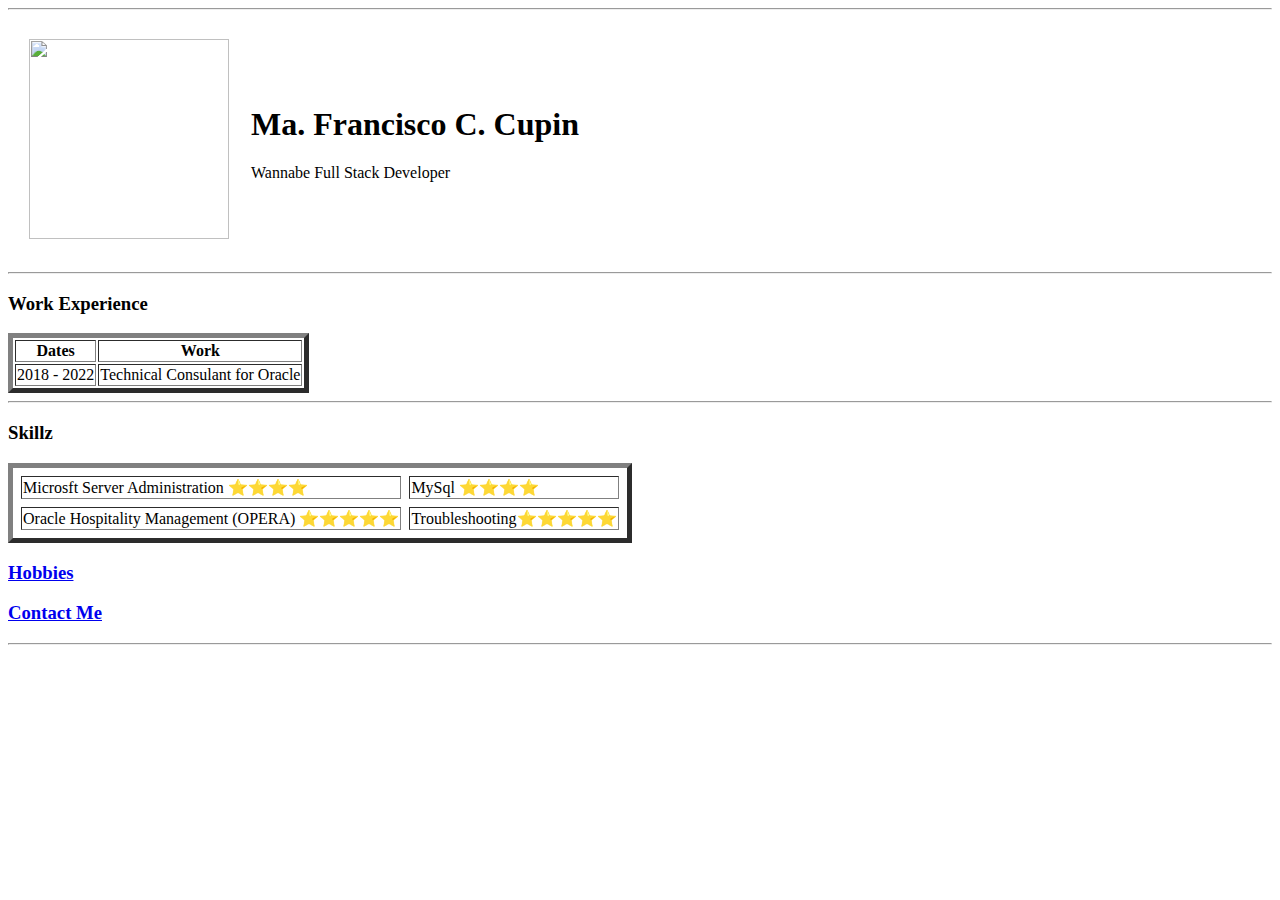
==== index.html @ b41a8aa9 "Add files via upload" ====
<!DOCTYPE html>
<html lang="en" dir="ltr">
  <head>
    <meta charset="utf-8">
    <title>Francisco's Personal Site</title>
  </head>
  <hr>
  <body>
    <table cellspacing = "20px">
      <tr>
           <td><img src="https://scontent.fceb2-2.fna.fbcdn.net/v/t1.18169-9/15697359_10210507237213156_9221423767777159826_n.jpg?_nc_cat=102&ccb=1-5&_nc_sid=174925&_nc_eui2=AeFz36O4jNbwtqcwylhTQ-i62zmI53cfPhrbOYjndx8-GnOUBHYj_-50UOdTRz7_V6M&_nc_ohc=IhQf7SnIassAX9632q0&_nc_ht=scontent.fceb2-2.fna&oh=00_AT-2dkbriREywaEz5KUB_Aor0nJ7ETh0GqEwOJjOyZgDEA&oe=624B02BF" style="width: 200px ; height: 200px"></td>
            <td><h1>Ma. Francisco C. Cupin </h1>
              <p>Wannabe Full Stack Developer</p>
      </tr>
    </table>
<hr>
  <h3>Work Experience</h3>
<table cellpsacing = "10px" border = "5px">
  <thead>
  <tr>
    <th>Dates</th>
    <th>Work</th>
  </tr>
  </thead>
  <tr>
    <td>2018 - 2022</td>
    <td>Technical Consulant for Oracle</td>
  </tr>
  <tfoot>

  </tfoot>
</table>

<hr>
<h3>Skillz</h3>
<table border="5px" cellspacing ="8px">

          <tr>
              <td>Microsft Server Administration  ⭐⭐⭐⭐</td>
              <td>MySql ⭐⭐⭐⭐</td>
        </tr>
  <tr>

        <td>Oracle Hospitality Management (OPERA) ⭐⭐⭐⭐⭐ </td>
        <td>Troubleshooting⭐⭐⭐⭐⭐</td>
  </tr>

</table>
<h3> <a href= "C:\Users\cupin\Desktop\WebDev2022\HTML - Personal Site\Hobbies.html">Hobbies</a></h3>
<h3><a href="C:\Users\cupin\Desktop\WebDev2022\HTML - Personal Site\Contact.html">Contact Me</a></h3>
  <hr>
  </body>

</html>
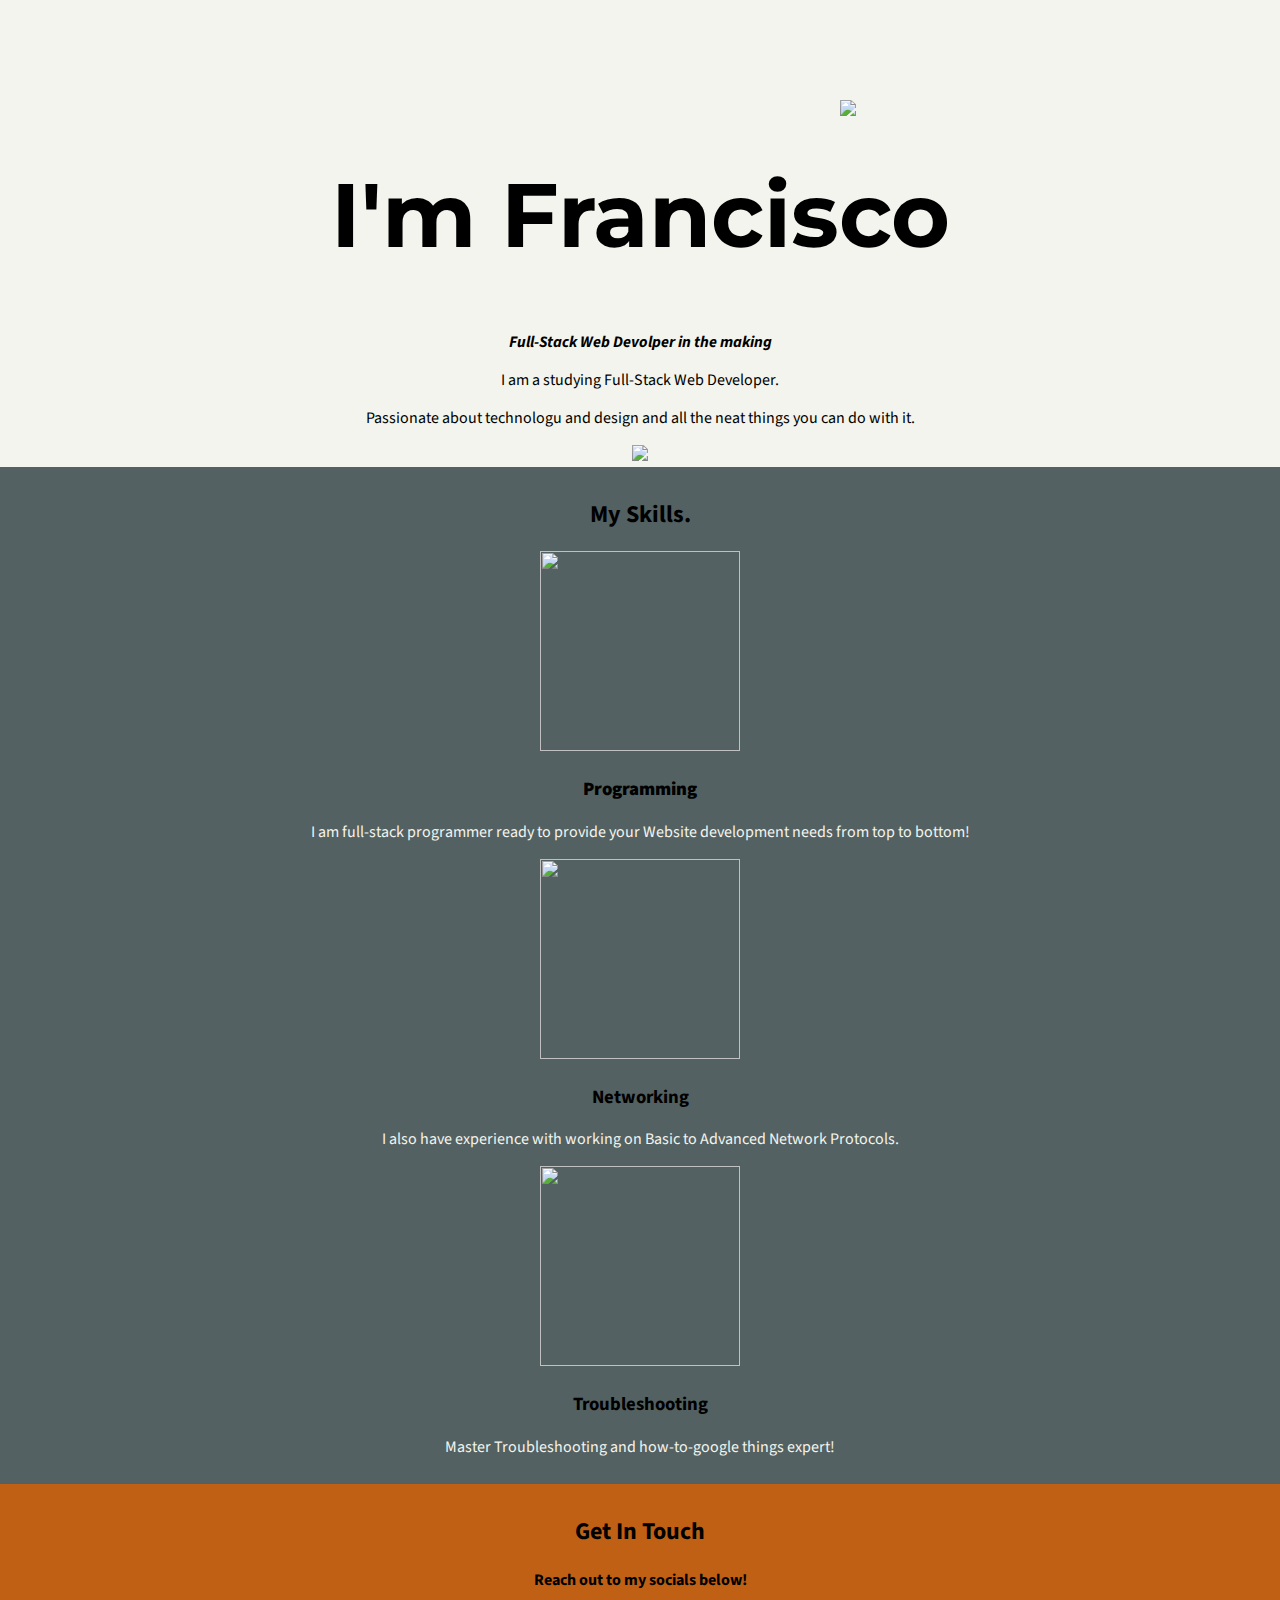
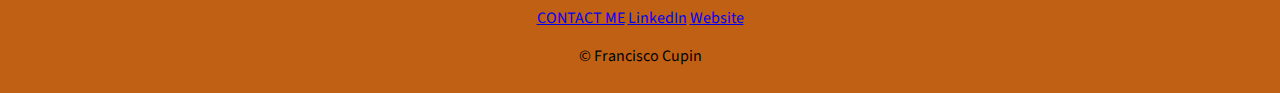
==== commit a65e3113: "Add files via upload" ====
--- a/index.html
+++ b/index.html
@@ -2,53 +2,52 @@
 <html lang="en" dir="ltr">
   <head>
     <meta charset="utf-8">
-    <title>Francisco's Personal Site</title>
+    <title >Francisco Cupin's Online CV</title>
+    <link rel="stylesheet" href="styles.css">
+    <link rel="icon" href="favicon.ico">
+    <link href="https://fonts.googleapis.com/css2?family=Montserrat:wght@300&display=swap" rel="stylesheet">
+    <link href="https://fonts.googleapis.com/css2?family=Montserrat:wght@300&family=Source+Sans+Pro:ital,wght@1,300&display=swap" rel="stylesheet">
   </head>
-  <hr>
   <body>
-    <table cellspacing = "20px">
-      <tr>
-           <td><img src="https://scontent.fceb2-2.fna.fbcdn.net/v/t1.18169-9/15697359_10210507237213156_9221423767777159826_n.jpg?_nc_cat=102&ccb=1-5&_nc_sid=174925&_nc_eui2=AeFz36O4jNbwtqcwylhTQ-i62zmI53cfPhrbOYjndx8-GnOUBHYj_-50UOdTRz7_V6M&_nc_ohc=IhQf7SnIassAX9632q0&_nc_ht=scontent.fceb2-2.fna&oh=00_AT-2dkbriREywaEz5KUB_Aor0nJ7ETh0GqEwOJjOyZgDEA&oe=624B02BF" style="width: 200px ; height: 200px"></td>
-            <td><h1>Ma. Francisco C. Cupin </h1>
-              <p>Wannabe Full Stack Developer</p>
-      </tr>
-    </table>
-<hr>
-  <h3>Work Experience</h3>
-<table cellpsacing = "10px" border = "5px">
-  <thead>
-  <tr>
-    <th>Dates</th>
-    <th>Work</th>
-  </tr>
-  </thead>
-  <tr>
-    <td>2018 - 2022</td>
-    <td>Technical Consulant for Oracle</td>
-  </tr>
-  <tfoot>
+    <div class="intro">
+      <img class="cloud-top" src="images\cloud.png">
+             <h1 class="name">I'm Francisco</h1>
+             <p><em><strong>Full-Stack Web Devolper in the making</strong></em></p>
+              <p>I am a studying Full-Stack Web Developer.</p>
+              <p>Passionate about technologu and design and all the neat things you can do with it.</p>
+              <img class="cloud" src="images\cloud.png">
+              <img src="images\mountain.png">
+    </div>
+    <div class="skills">
+      <h2>My Skills.</h2>
+      <div class="skill-row">
+        <img class="img-skills" src="images\computer.png">
+        <h3><strong>Programming</strong></h3>
+        <p class="skills1">I am full-stack programmer ready to provide your Website development needs from top to bottom!</p>
+      </div>
 
-  </tfoot>
-</table>
+      <div class="skill-row">
+        <img class="img-skills" src="Images\computer-networks.png" >
+        <h3>Networking</h3>
+        <p class="skills1">I also have experience with working on Basic to Advanced Network Protocols.</p>
+      </div>
 
-<hr>
-<h3>Skillz</h3>
-<table border="5px" cellspacing ="8px">
+      <div class="skill-row">
+        <img class="img-skills" src="Images\troubleshooting.png" >
+        <h3>Troubleshooting</h3>
+        <p class="skills1">Master Troubleshooting and how-to-google things expert!</p>
+      </div>
+    </div>
+<div class="bottom-container">
+  <h2>Get In Touch</h2>
+  <p><strong>Reach out to my socials below!</strong></p>
+  <a class="btn" href="mailto:cupinmfc@email.com">CONTACT ME</a>
 
-          <tr>
-              <td>Microsft Server Administration  ⭐⭐⭐⭐</td>
-              <td>MySql ⭐⭐⭐⭐</td>
-        </tr>
-  <tr>
 
-        <td>Oracle Hospitality Management (OPERA) ⭐⭐⭐⭐⭐ </td>
-        <td>Troubleshooting⭐⭐⭐⭐⭐</td>
-  </tr>
 
-</table>
-<h3> <a href= "C:\Users\cupin\Desktop\WebDev2022\HTML - Personal Site\Hobbies.html">Hobbies</a></h3>
-<h3><a href="C:\Users\cupin\Desktop\WebDev2022\HTML - Personal Site\Contact.html">Contact Me</a></h3>
-  <hr>
+  <a class="footer-link" href="https://www.linkedin.com/">LinkedIn</a>
+  <a class="footer-link" href="https://dumb069.github.io/CVTest/">Website</a>
+  <p>© Francisco Cupin</p>
+</div>
   </body>
-
 </html>
--- a/styles.css
+++ b/styles.css
@@ -0,0 +1,54 @@
+.intro
+{
+    background-color:#F3F4ED;
+    padding-top:100px;
+    text-align: center;
+}
+
+.skills{
+background-color:#536162;
+  text-align: center;
+  border-bottom: 0;
+  padding: 10px;
+}
+
+.skills1{
+color: #F3F4ED;
+}
+
+.img-skills{
+  width:200px;
+  height:200px;
+
+}
+
+.bottom-container{
+  background-color:#C06014;
+  margin-top:0;
+  text-align: center;
+  padding: 10px;
+}
+
+.cloud{
+  position:absolute;
+
+}
+
+.name{
+  font-family: 'Montserrat', sans-serif;
+  font-size: 90px;
+}
+
+
+
+body{
+  display: block;
+  margin: 0;
+  font-family: 'Source Sans Pro', sans-serif;
+
+}
+
+.cloud-top{
+  position:absolute;
+  margin-left: 200px;
+}
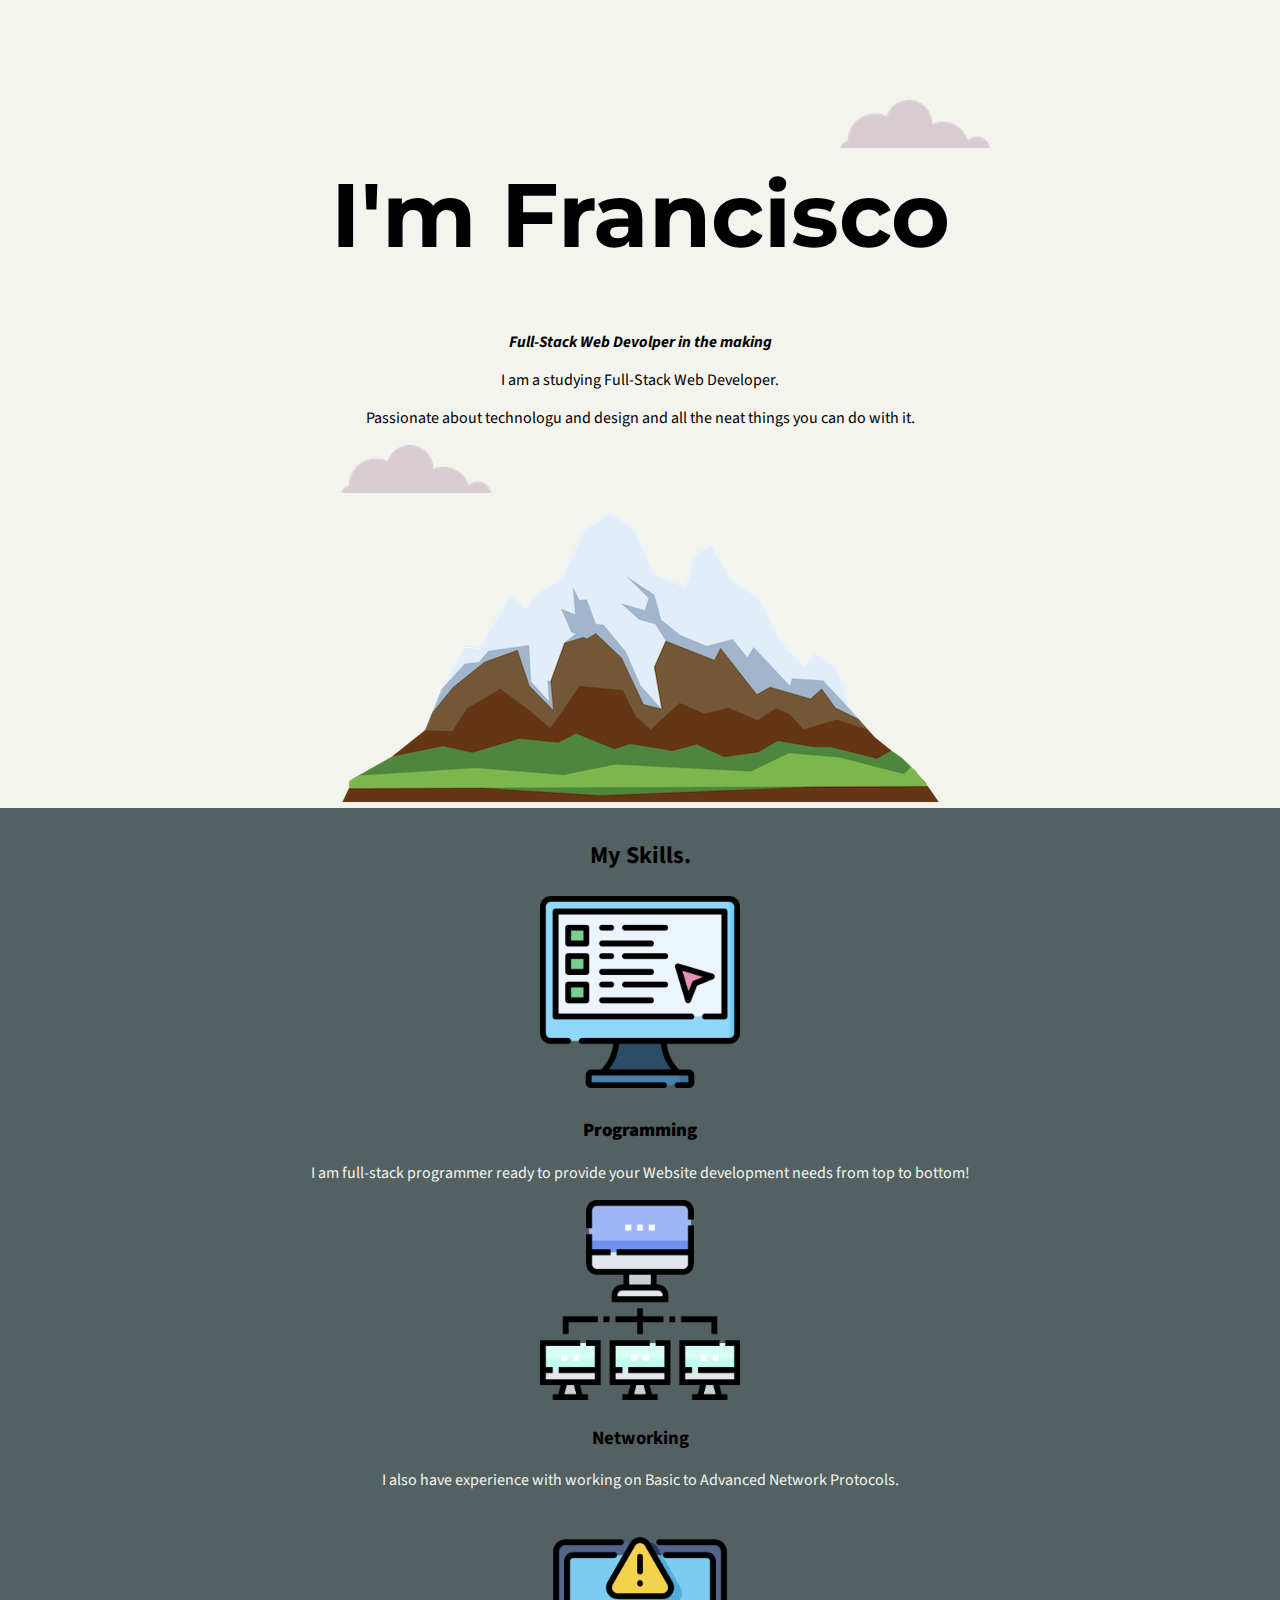
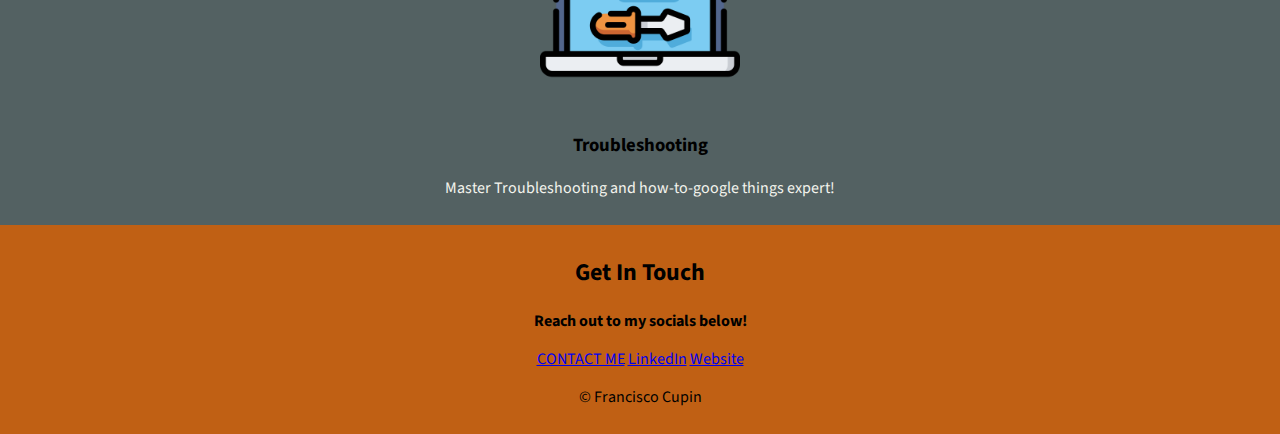
==== commit 17b07eaf: "Update index.html" ====
--- a/index.html
+++ b/index.html
@@ -10,30 +10,30 @@
   </head>
   <body>
     <div class="intro">
-      <img class="cloud-top" src="images\cloud.png">
+      <img class="cloud-top" src="cloud.png">
              <h1 class="name">I'm Francisco</h1>
              <p><em><strong>Full-Stack Web Devolper in the making</strong></em></p>
               <p>I am a studying Full-Stack Web Developer.</p>
               <p>Passionate about technologu and design and all the neat things you can do with it.</p>
-              <img class="cloud" src="images\cloud.png">
-              <img src="images\mountain.png">
+              <img class="cloud" src="cloud.png">
+              <img src="mountain.png">
     </div>
     <div class="skills">
       <h2>My Skills.</h2>
       <div class="skill-row">
-        <img class="img-skills" src="images\computer.png">
+        <img class="img-skills" src="computer.png">
         <h3><strong>Programming</strong></h3>
         <p class="skills1">I am full-stack programmer ready to provide your Website development needs from top to bottom!</p>
       </div>
 
       <div class="skill-row">
-        <img class="img-skills" src="Images\computer-networks.png" >
+        <img class="img-skills" src="computer-networks.png" >
         <h3>Networking</h3>
         <p class="skills1">I also have experience with working on Basic to Advanced Network Protocols.</p>
       </div>
 
       <div class="skill-row">
-        <img class="img-skills" src="Images\troubleshooting.png" >
+        <img class="img-skills" src="troubleshooting.png" >
         <h3>Troubleshooting</h3>
         <p class="skills1">Master Troubleshooting and how-to-google things expert!</p>
       </div>
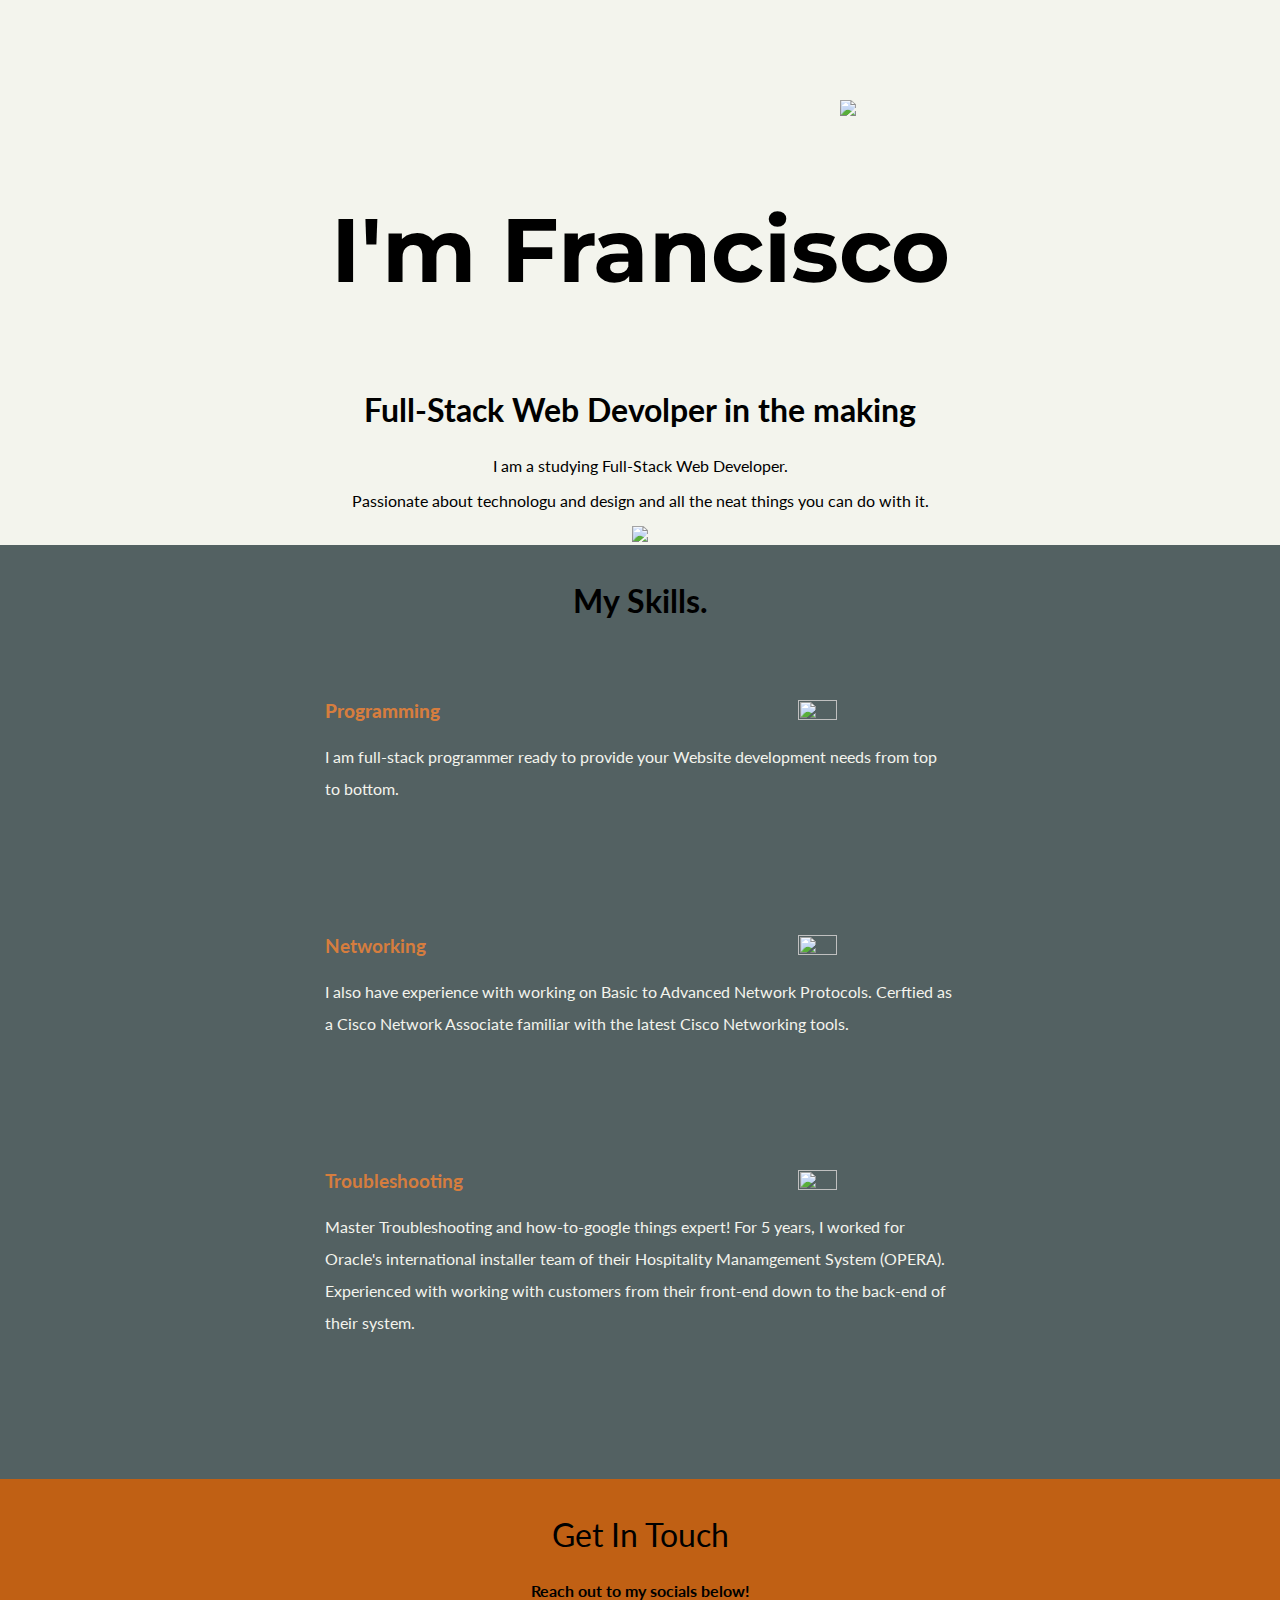
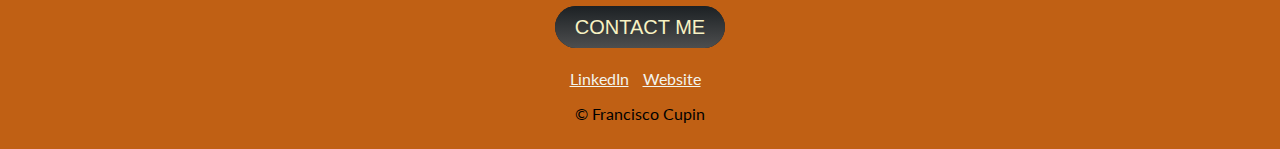
==== commit e6e2621b: "Add files via upload" ====
--- a/index.html
+++ b/index.html
@@ -6,48 +6,48 @@
     <link rel="stylesheet" href="styles.css">
     <link rel="icon" href="favicon.ico">
     <link href="https://fonts.googleapis.com/css2?family=Montserrat:wght@300&display=swap" rel="stylesheet">
-    <link href="https://fonts.googleapis.com/css2?family=Montserrat:wght@300&family=Source+Sans+Pro:ital,wght@1,300&display=swap" rel="stylesheet">
+    <link href="https://fonts.googleapis.com/css2?family=Lato&family=Montserrat:wght@300&family=Source+Sans+Pro:ital,wght@1,300&display=swap" rel="stylesheet">
   </head>
   <body>
     <div class="intro">
-      <img class="cloud-top" src="cloud.png">
+      <img class="cloud-top" src="images\cloud.png">
              <h1 class="name">I'm Francisco</h1>
-             <p><em><strong>Full-Stack Web Devolper in the making</strong></em></p>
+            <h2><strong>Full-Stack Web Devolper in the making</strong></h2>
               <p>I am a studying Full-Stack Web Developer.</p>
               <p>Passionate about technologu and design and all the neat things you can do with it.</p>
-              <img class="cloud" src="cloud.png">
-              <img src="mountain.png">
+              <img class="cloud" src="images\cloud.png">
+              <img src="images\mountain.png">
     </div>
     <div class="skills">
-      <h2>My Skills.</h2>
+      <h2><strong>My Skills.</strong></h2>
       <div class="skill-row">
-        <img class="img-skills" src="computer.png">
+        <img class="img-skills" src="images\computer.png">
         <h3><strong>Programming</strong></h3>
-        <p class="skills1">I am full-stack programmer ready to provide your Website development needs from top to bottom!</p>
+        <p class="skills1">I am full-stack programmer ready to provide your Website development needs from top to bottom.</p>
       </div>
 
       <div class="skill-row">
-        <img class="img-skills" src="computer-networks.png" >
+        <img class="img-skills" src="Images\computer-networks.png" >
         <h3>Networking</h3>
-        <p class="skills1">I also have experience with working on Basic to Advanced Network Protocols.</p>
+        <p class="skills1">I also have experience with working on Basic to Advanced Network Protocols. Cerftied as a Cisco Network Associate familiar with the latest Cisco Networking tools.</p>
       </div>
 
       <div class="skill-row">
-        <img class="img-skills" src="troubleshooting.png" >
+        <img class="img-skills" src="Images\troubleshooting.png" >
         <h3>Troubleshooting</h3>
-        <p class="skills1">Master Troubleshooting and how-to-google things expert!</p>
+        <p class="skills1">Master Troubleshooting and how-to-google things expert! For 5 years, I worked for Oracle's international installer team of their Hospitality Manamgement System (OPERA). Experienced with working with customers from their front-end down to the back-end of their system.</p>
       </div>
     </div>
 <div class="bottom-container">
+  <div class="contact-me">
   <h2>Get In Touch</h2>
   <p><strong>Reach out to my socials below!</strong></p>
-  <a class="btn" href="mailto:cupinmfc@email.com">CONTACT ME</a>
-
-
-
+  <a class="btn" href="mailto:cupinmfc@email.com">CONTACT ME</a><br />
+  </div>
   <a class="footer-link" href="https://www.linkedin.com/">LinkedIn</a>
   <a class="footer-link" href="https://dumb069.github.io/CVTest/">Website</a>
   <p>© Francisco Cupin</p>
+    </body>
 </div>
-  </body>
+
 </html>
--- a/styles.css
+++ b/styles.css
@@ -4,22 +4,33 @@
     padding-top:100px;
     text-align: center;
 }
-
 .skills{
 background-color:#536162;
   text-align: center;
   border-bottom: 0;
   padding: 10px;
+
+
 }
 
+.skill-row{
+  color:#D67D3E;
+  width:50%;
+  margin: 80px auto 130px auto;
+  text-align: left;
+
+}
 .skills1{
-color: #F3F4ED;
+  color: #F3F4ED;
+  text-align: left;
+  line-height: 2;
 }
 
 .img-skills{
-  width:200px;
-  height:200px;
-
+  width:25%;
+  height: 25%;
+  float:right;
+  margin-left: 30px;
 }
 
 .bottom-container{
@@ -28,23 +39,20 @@
   text-align: center;
   padding: 10px;
 }
-
 .cloud{
   position:absolute;
 
 }
-
 .name{
   font-family: 'Montserrat', sans-serif;
-  font-size: 90px;
+  font-size: 562.5%;
+  margin-bottom:50px;
+  line-height: 2;
 }
 
-
-
-body{
-  display: block;
-  margin: 0;
-  font-family: 'Source Sans Pro', sans-serif;
+.footer-link{
+  color:#F3F4ED;
+  margin: auto 10px auto auto;
 
 }
 
@@ -52,3 +60,43 @@
   position:absolute;
   margin-left: 200px;
 }
+
+.btn {
+  background: #1c2124;
+  background-image: -webkit-linear-gradient(top, #1c2124, #4d4e4f);
+  background-image: -moz-linear-gradient(top, #1c2124, #4d4e4f);
+  background-image: -ms-linear-gradient(top, #1c2124, #4d4e4f);
+  background-image: -o-linear-gradient(top, #1c2124, #4d4e4f);
+  background-image: linear-gradient(to bottom, #1c2124, #4d4e4f);
+  -webkit-border-radius: 28;
+  -moz-border-radius: 28;
+  border-radius: 28px;
+  font-family: Arial;
+  color: #f7f2c3;
+  font-size: 20px;
+  padding: 10px 20px 10px 20px;
+  text-decoration: none;
+}
+
+.btn:hover {
+  background: #afbec7;
+  background-image: -webkit-linear-gradient(top, #afbec7, #353d42);
+  background-image: -moz-linear-gradient(top, #afbec7, #353d42);
+  background-image: -ms-linear-gradient(top, #afbec7, #353d42);
+  background-image: -o-linear-gradient(top, #afbec7, #353d42);
+  background-image: linear-gradient(to bottom, #afbec7, #353d42);
+  text-decoration: none;
+}
+.contact-me{
+  margin:auto auto 30px auto;
+}
+body{
+  display: block;
+  margin: 0;
+  font-family: 'Lato', sans-serif;
+
+}
+h2{
+  font-size:2rem;
+  font-weight: normal;
+}
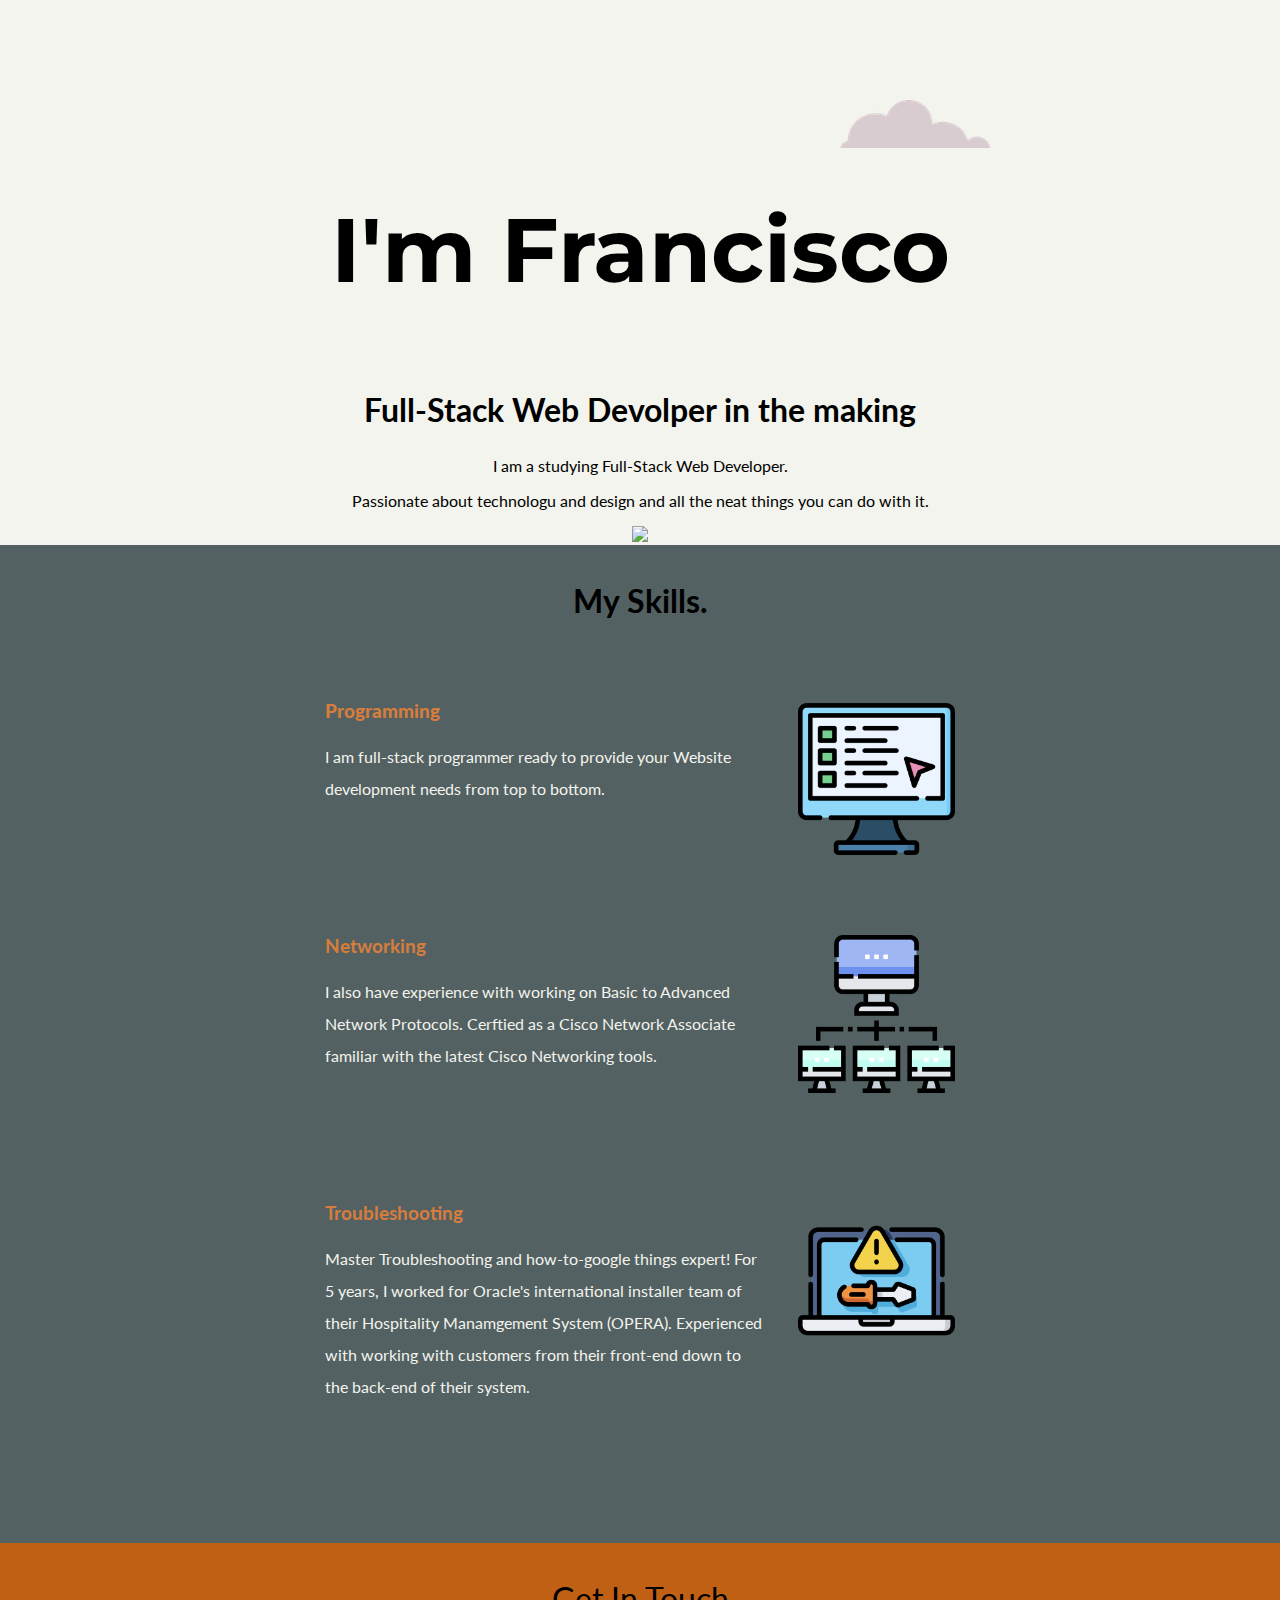
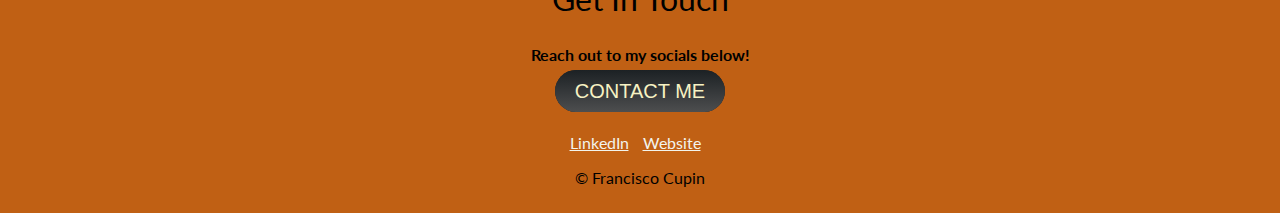
==== commit c262f9a5: "Update index.html" ====
--- a/index.html
+++ b/index.html
@@ -10,7 +10,7 @@
   </head>
   <body>
     <div class="intro">
-      <img class="cloud-top" src="images\cloud.png">
+      <img class="cloud-top" src="cloud.png">
              <h1 class="name">I'm Francisco</h1>
             <h2><strong>Full-Stack Web Devolper in the making</strong></h2>
               <p>I am a studying Full-Stack Web Developer.</p>
@@ -21,19 +21,19 @@
     <div class="skills">
       <h2><strong>My Skills.</strong></h2>
       <div class="skill-row">
-        <img class="img-skills" src="images\computer.png">
+        <img class="img-skills" src="computer.png">
         <h3><strong>Programming</strong></h3>
         <p class="skills1">I am full-stack programmer ready to provide your Website development needs from top to bottom.</p>
       </div>
 
       <div class="skill-row">
-        <img class="img-skills" src="Images\computer-networks.png" >
+        <img class="img-skills" src="computer-networks.png" >
         <h3>Networking</h3>
         <p class="skills1">I also have experience with working on Basic to Advanced Network Protocols. Cerftied as a Cisco Network Associate familiar with the latest Cisco Networking tools.</p>
       </div>
 
       <div class="skill-row">
-        <img class="img-skills" src="Images\troubleshooting.png" >
+        <img class="img-skills" src="troubleshooting.png" >
         <h3>Troubleshooting</h3>
         <p class="skills1">Master Troubleshooting and how-to-google things expert! For 5 years, I worked for Oracle's international installer team of their Hospitality Manamgement System (OPERA). Experienced with working with customers from their front-end down to the back-end of their system.</p>
       </div>
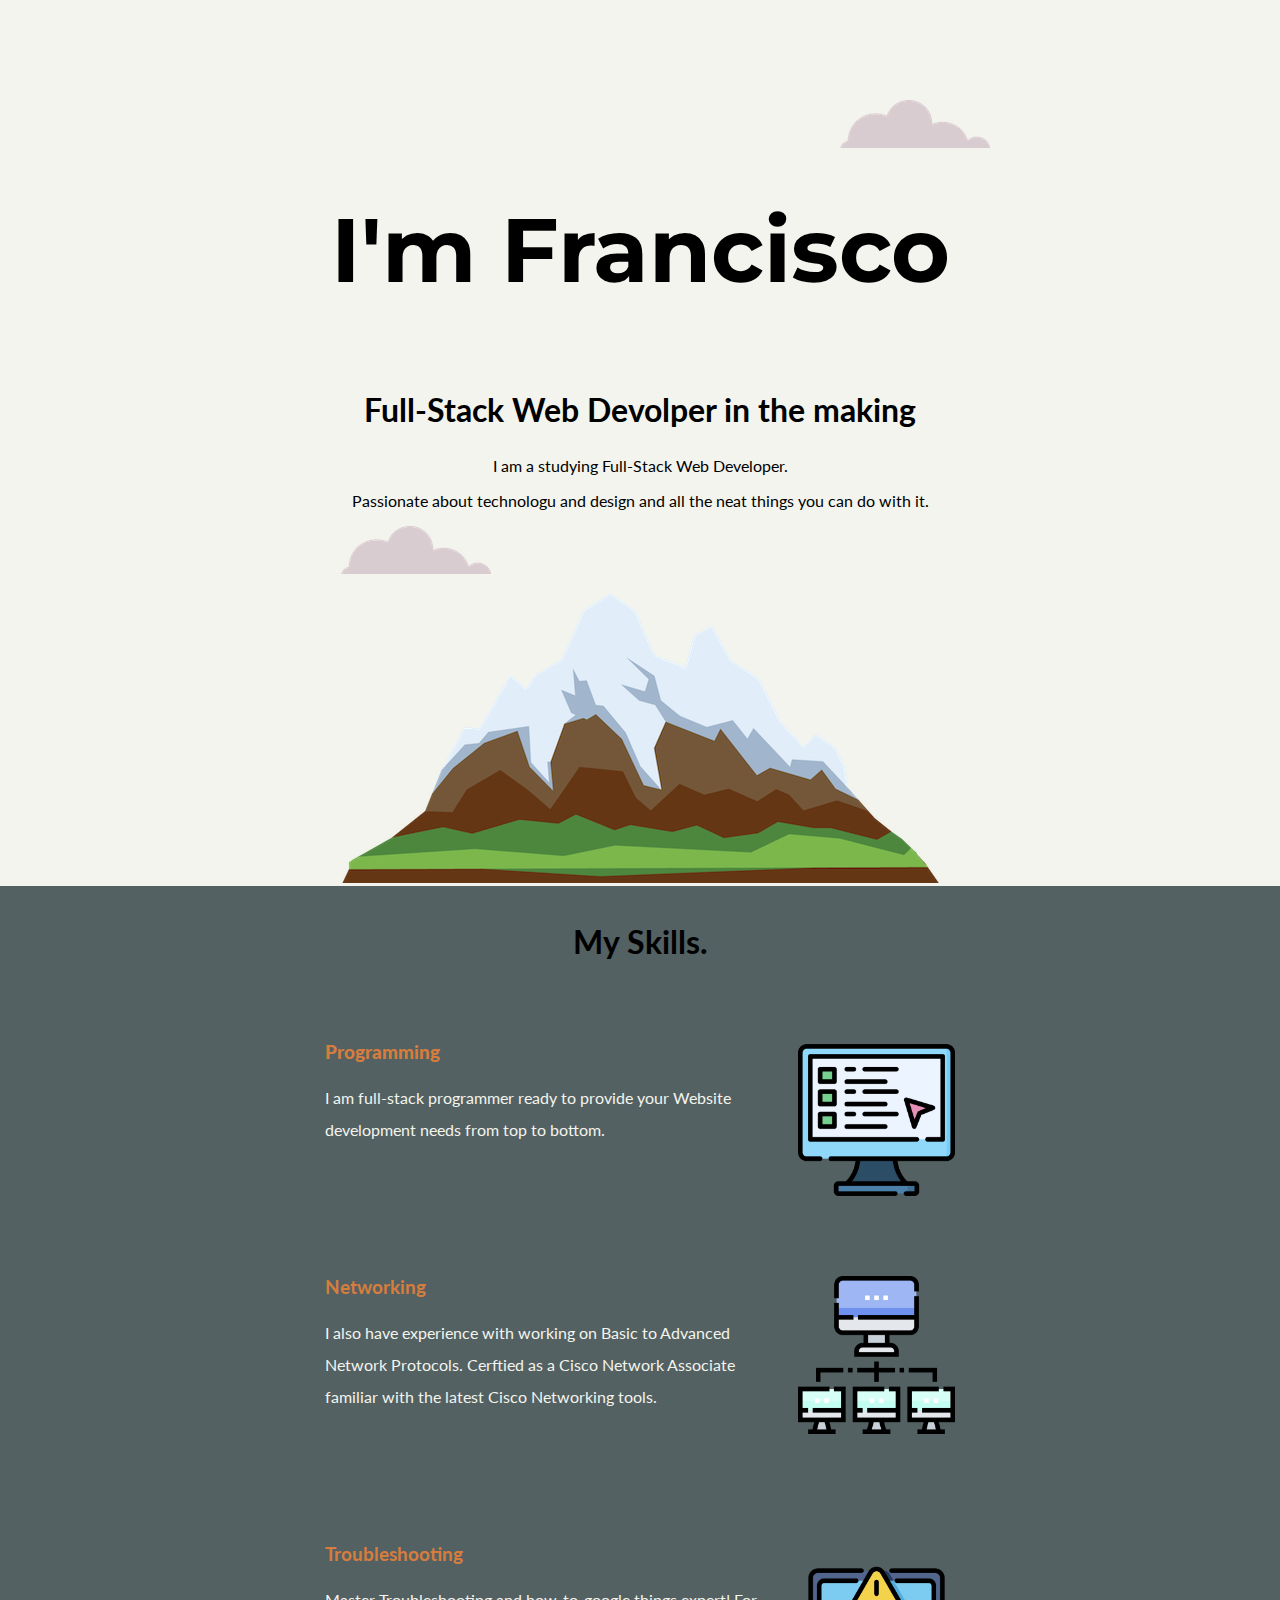
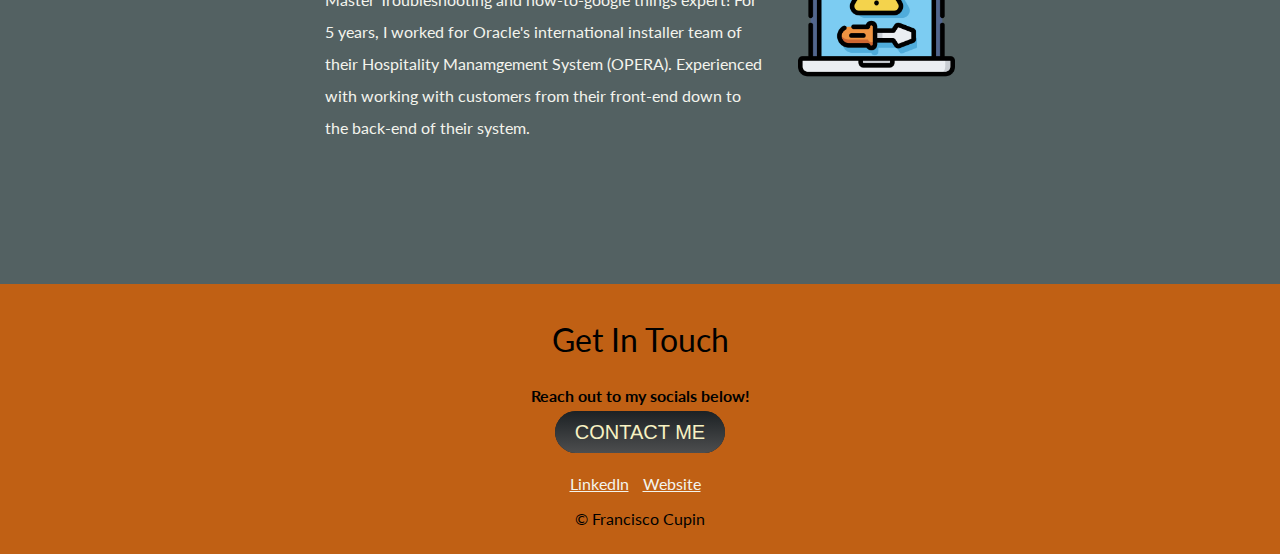
==== commit 00943914: "Update index.html" ====
--- a/index.html
+++ b/index.html
@@ -15,8 +15,8 @@
             <h2><strong>Full-Stack Web Devolper in the making</strong></h2>
               <p>I am a studying Full-Stack Web Developer.</p>
               <p>Passionate about technologu and design and all the neat things you can do with it.</p>
-              <img class="cloud" src="images\cloud.png">
-              <img src="images\mountain.png">
+              <img class="cloud" src="cloud.png">
+              <img src="mountain.png">
     </div>
     <div class="skills">
       <h2><strong>My Skills.</strong></h2>
